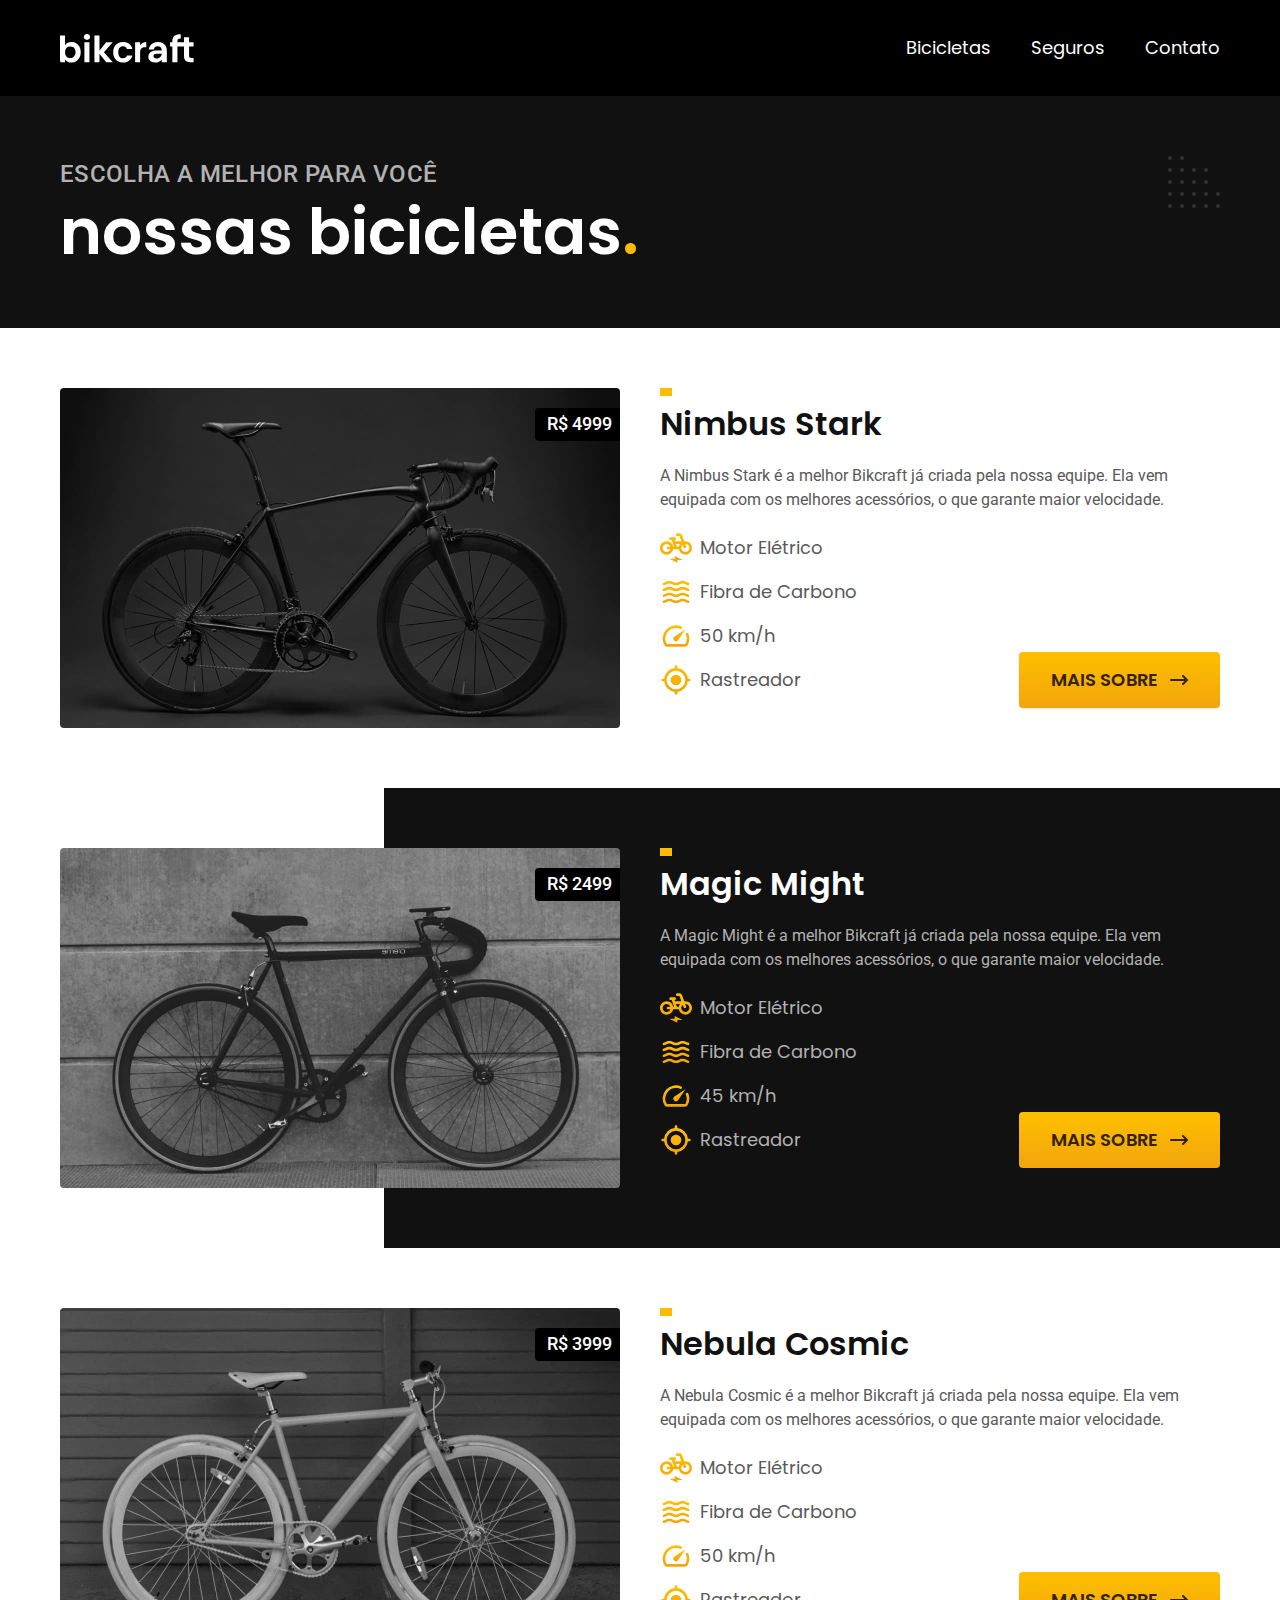
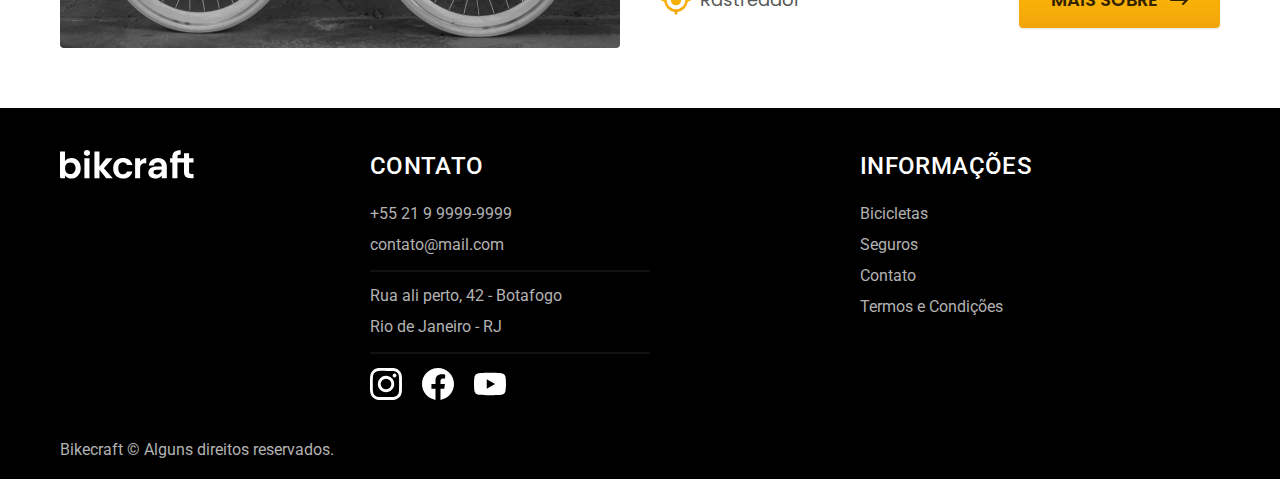
==== bicicletas.html @ 801b1d2f "adiciona pagina bicicletas" ====
<!DOCTYPE html>
<html lang="pt">

<head>
  <meta charset="UTF-8">
  <meta http-equiv="X-UA-Compatible" content="IE=edge">
  <meta name="viewport" content="width=device-width, initial-scale=1.0">
  <title>Termos e Condições | Bikecraft</title>
  <meta name="description" content="Termos e condições da Bikecraft">

  <link rel="stylesheet" href="./css/style.css">

  <link rel="preconnect" href="https://fonts.googleapis.com">
  <link rel="preconnect" href="https://fonts.gstatic.com" crossorigin>
  <link href="https://fonts.googleapis.com/css2?family=Poppins:wght@400;600&family=Roboto:wght@400;500&display=swap" rel="stylesheet">


</head>

<body id="termos">
  <header class="cabecalho-bg">
    <section class="cabecalho container" aria-label="cabecalho">
      <a href="./"><img src="./img/bikcraft.svg" alt="Bikcraft"></a>

      <nav class="cabecalho-menu cor-0" aria-label="primaria">
        <ul class="font-1-m">
          <li><a href="#">Bicicletas</a></li>
          <li><a href="#">Seguros</a></li>
          <li><a href="#">Contato</a></li>
        </ul>
      </nav>
    </section>
  </header>
  <main>
    <div class="titulo-bg">
      <div class="titulo container">
        <p class="cor-5 font-2-l-b">escolha a melhor para você</p>
        <h2 class="font-1-xxl cor-0">nossas bicicletas<span class="cor-p1">.</span></h2>
      </div>
    </div>

    <div class="bicicletas container">
      <div class="bicicletas-imagem">
        <img src="./img/bicicletas/nimbus.jpg" alt="Bicicleta preta">
        <span class="font-2-m cor-0">R$ 4999</span>
      </div>
      <div class="bicicletas-conteudo">
        <h2 class="font-1-xl">Nimbus Stark</h2>
        <p class="font-2-s cor-8">A Nimbus Stark é a melhor Bikcraft já criada pela nossa equipe. Ela vem equipada com os melhores acessórios, o que garante maior velocidade.</p>
        <ul class="font-1-m cor-8">
          <li>
            <img src="./img/icones/eletrica.svg" alt="">
            Motor Elétrico
          </li>
          <li>
            <img src="./img/icones/carbono.svg" alt="">
            Fibra de Carbono
          </li>
          <li>
            <img src="./img/icones/velocidade.svg" alt="">
            50 km/h
          </li>
          <li>
            <img src="./img/icones/rastreador.svg" alt="">
            Rastreador
          </li>
        </ul>
        <a class="botao seta" href="./bicicletas/nimbus.html">Mais Sobre</a>
      </div>
    </div>

    <div class="bicicletas-bg">
      <div class="bicicletas container">
        <div class="bicicletas-imagem">
          <img src="./img/bicicletas/magic.jpg" alt="Bicicleta preta">
          <span class="font-2-m cor-0">R$ 2499</span>
        </div>
        <div class="bicicletas-conteudo">
          <h2 class="font-1-xl cor-0">Magic Might</h2>
          <p class="font-2-s cor-5">A Magic Might é a melhor Bikcraft já criada pela nossa equipe. Ela vem equipada com os melhores acessórios, o que garante maior velocidade.</p>
          <ul class="font-1-m cor-5">
            <li>
              <img src="./img/icones/eletrica.svg" alt="">
              Motor Elétrico
            </li>
            <li>
              <img src="./img/icones/carbono.svg" alt="">
              Fibra de Carbono
            </li>
            <li>
              <img src="./img/icones/velocidade.svg" alt="">
              45 km/h
            </li>
            <li>
              <img src="./img/icones/rastreador.svg" alt="">
              Rastreador
            </li>
          </ul>
          <a class="botao seta" href="./bicicletas/magic.html">Mais Sobre</a>
        </div>
      </div>
    </div>

    <div class="bicicletas container">
      <div class="bicicletas-imagem">
        <img src="./img/bicicletas/nebula.jpg" alt="Bicicleta preta">
        <span class="font-2-m cor-0">R$ 3999</span>
      </div>
      <div class="bicicletas-conteudo">
        <h2 class="font-1-xl">Nebula Cosmic</h2>
        <p class="font-2-s cor-8">A Nebula Cosmic é a melhor Bikcraft já criada pela nossa equipe. Ela vem equipada com os melhores acessórios, o que garante maior velocidade.</p>
        <ul class="font-1-m cor-8">
          <li>
            <img src="./img/icones/eletrica.svg" alt="">
            Motor Elétrico
          </li>
          <li>
            <img src="./img/icones/carbono.svg" alt="">
            Fibra de Carbono
          </li>
          <li>
            <img src="./img/icones/velocidade.svg" alt="">
            50 km/h
          </li>
          <li>
            <img src="./img/icones/rastreador.svg" alt="">
            Rastreador
          </li>
        </ul>
        <a class="botao seta" href="./bicicletas/nebula.html">Mais Sobre</a>
      </div>
    </div>

  </main>

  <footer class="rodape-bg">
    <div class="rodape container">
      <img src="./img/bikcraft.svg" alt="Bikecraft">
      <div class="rodape-contato cor-5">
        <h2 class="font-2-l-b cor-0">contato</h2>
        <div class="rodape-meios">
          <a class="cor-5" href="tel:+552199999999 ">+55 21 9 9999-9999</a>
          <a class="cor-5" href="mailto:contato@mail.com">contato@mail.com</a>
        </div>
        <div class="rodape-endereco">
          <p>Rua ali perto, 42 - Botafogo</p>
          <p>Rio de Janeiro - RJ</p>
        </div>
        <div class="rodape-redes">
          <img src="./img/redes/instagram.svg" alt="instagram">
          <img src="./img/redes/facebook.svg" alt="facebook">
          <img src="./img/redes/youtube.svg" alt="youtube">
        </div>
      </div>

      <div class="rodape-informacoes">
        <h2 class="font-2-l-b cor-0">informações</h2>
        <ul>
          <li><a class="cor-5" href="#">Bicicletas</a></li>
          <li><a class="cor-5" href="#">Seguros</a></li>
          <li><a class="cor-5" href="#">Contato</a></li>
          <li><a class="cor-5" href="#">Termos e Condições</a></li>
        </ul>
      </div>
    </div>
    <p class="cor-5 container copyright">Bikecraft © Alguns direitos reservados.</p>
  </footer>

</body>

</html>
---- css/style.css ----
@import url("./utilidades/reset.css");
@import url("./utilidades/componentes.css");
@import url("./utilidades/cores.css");
@import url("./utilidades/formulario.css");
@import url("./utilidades/tipografia.css");

@import url("./cabecalho/cabecalho.css");
@import url("cabecalho/cabecalho-links.css");

@import url("introducao/introducao.css");

@import url("bicicletas/bicicletas-lista.css");
@import url("bicicletas/bicicletas.css");

@import url("tecnologia/tecnologia.css");
@import url("tecnologia/tecnologia-vantagens.css");

@import url("parceiros/parceiros.css");

@import url("depoimento/depoimento.css");

@import url("./seguros/seguros.css");

@import url("./rodape/rodape.css");

/* termos */
@import url("./termos/termos.css");
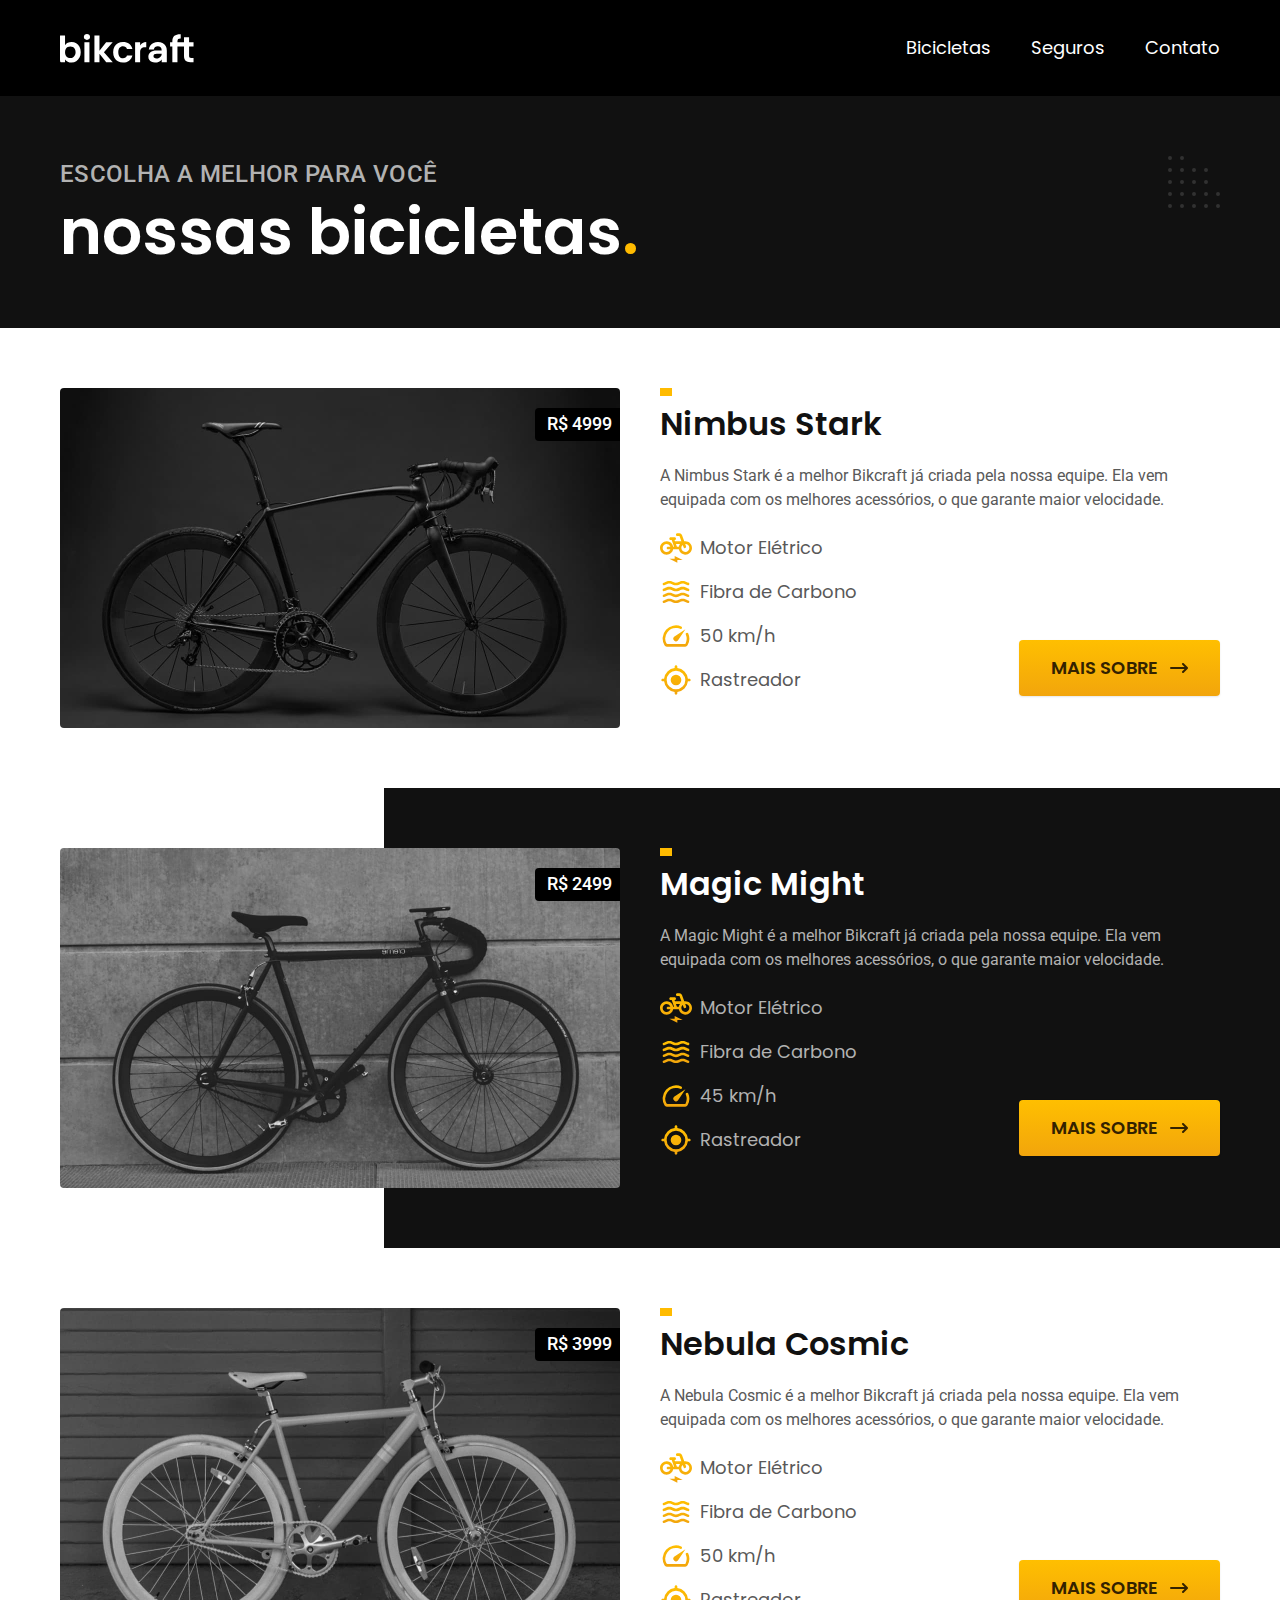
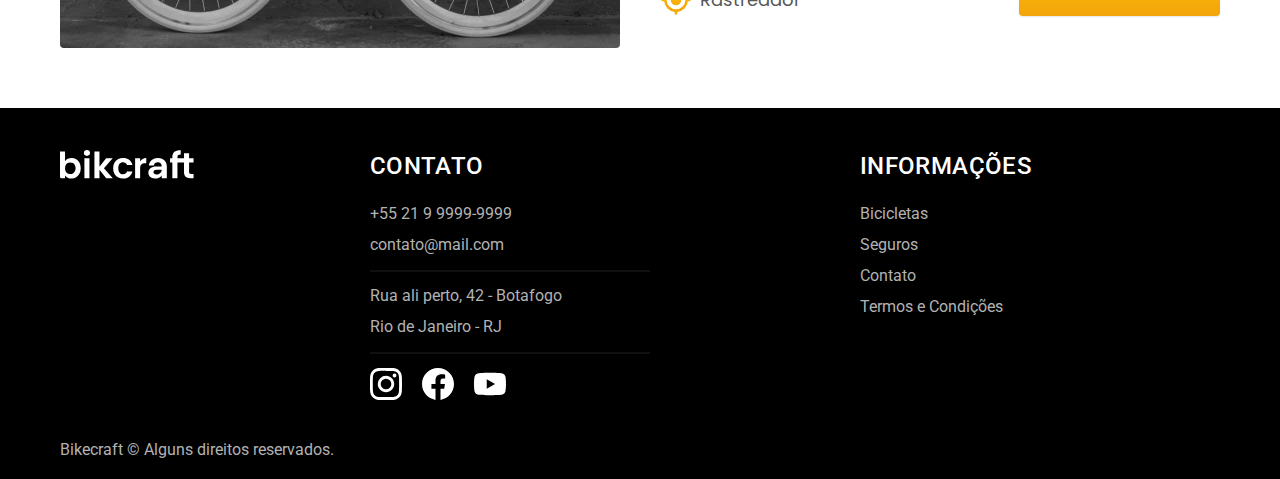
==== commit 25558e9a: "adiciona pag seguros e vantagens" ====
--- a/bicicletas.html
+++ b/bicicletas.html
@@ -17,7 +17,7 @@
 
 </head>
 
-<body id="termos">
+<body id="bicicletas">
   <header class="cabecalho-bg">
     <section class="cabecalho container" aria-label="cabecalho">
       <a href="./"><img src="./img/bikcraft.svg" alt="Bikcraft"></a>
--- a/css/style.css
+++ b/css/style.css
@@ -20,6 +20,7 @@
 @import url("depoimento/depoimento.css");
 
 @import url("./seguros/seguros.css");
+@import url("./seguros/vantagens.css");
 
 @import url("./rodape/rodape.css");
 
